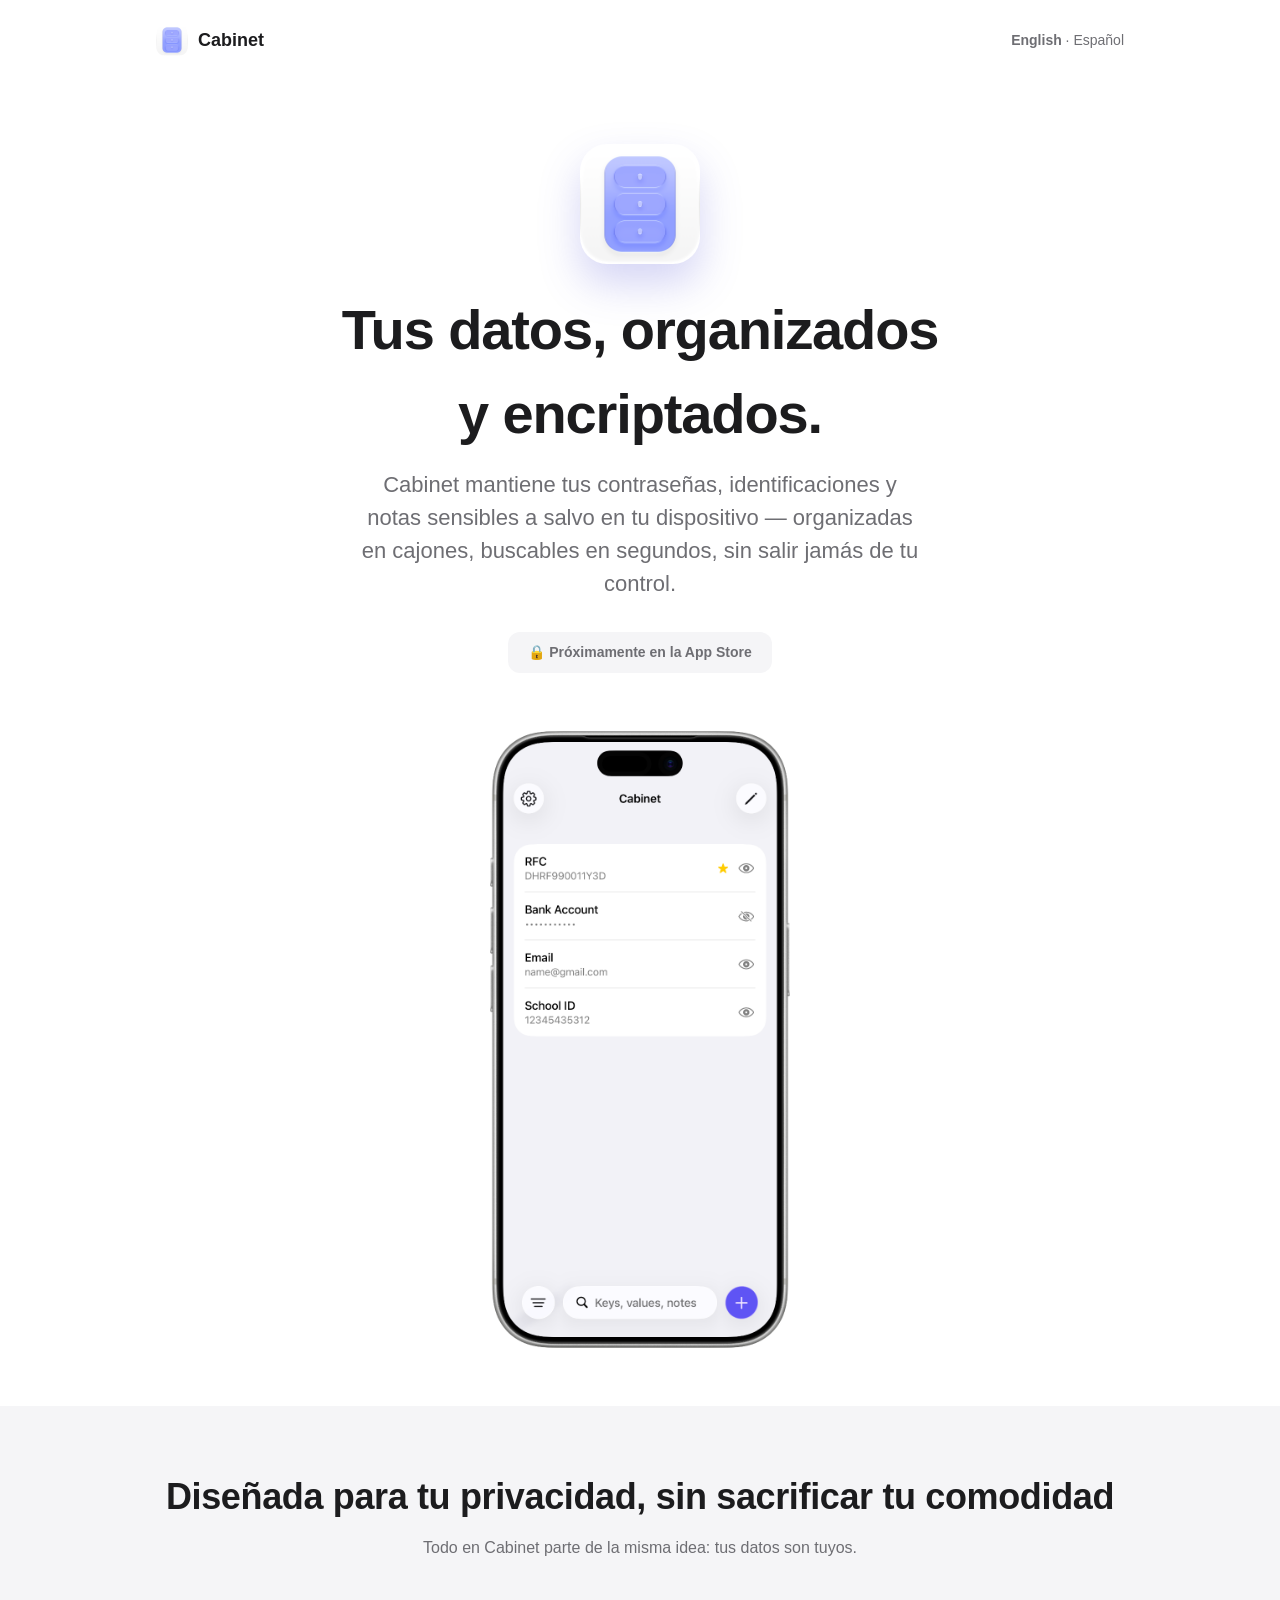
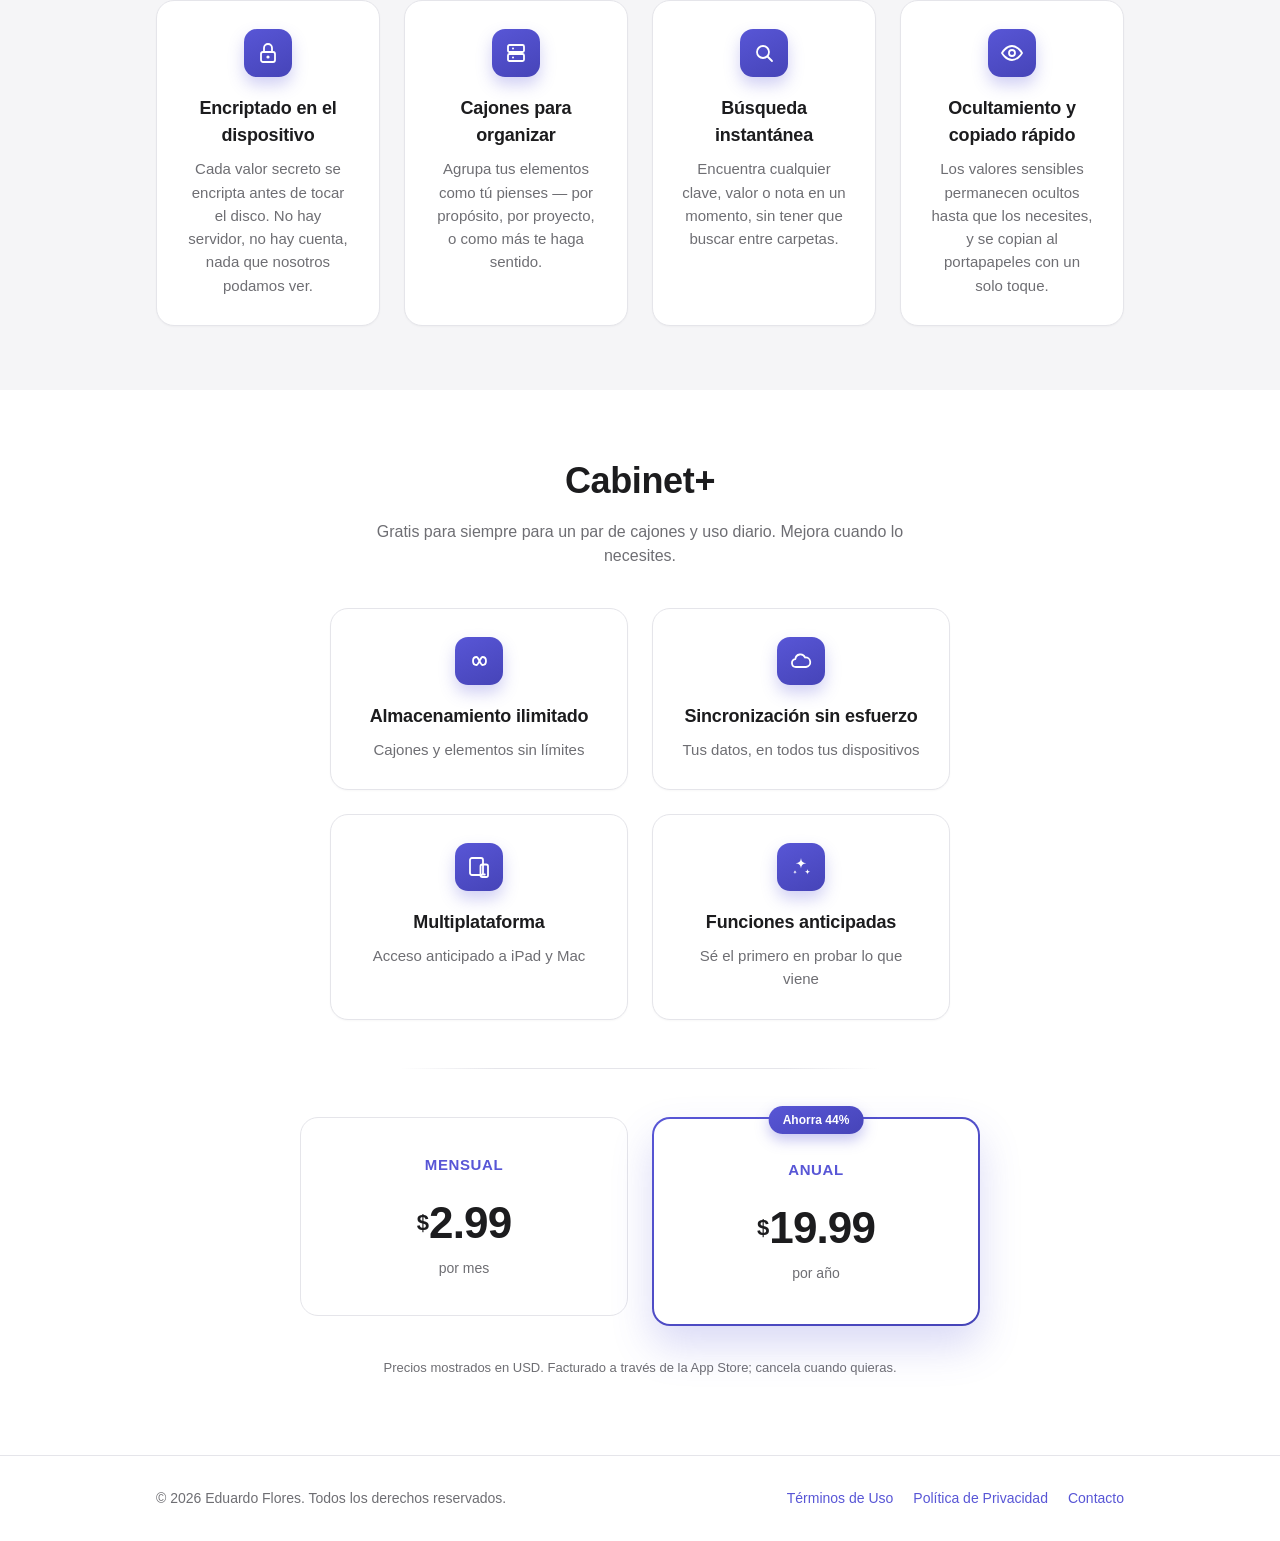
==== es/index.html @ 2d3b3a43 "initial commit" ====
<!doctype html>
<html lang="es">
    <head>
        <meta charset="utf-8" />
        <meta name="viewport" content="width=device-width, initial-scale=1" />
        <title>Cabinet — Tus datos, organizados y encriptados</title>
        <meta
            name="description"
            content="Cabinet es una bóveda encriptada en el dispositivo para iOS. Organiza información sensible en cajones, búscala al instante y mantenla siempre privada."
        />
        <link rel="canonical" href="https://cabinet.edfloreshz.dev/es/" />
        <link
            rel="alternate"
            hreflang="en"
            href="https://cabinet.edfloreshz.dev/"
        />
        <link rel="icon" href="../assets/icon/ios-27/icon-light.png" />
        <link rel="stylesheet" href="../css/style.css" />

        <meta property="og:type" content="website" />
        <meta
            property="og:title"
            content="Cabinet — Tus datos, organizados y encriptados"
        />
        <meta
            property="og:description"
            content="Una bóveda encriptada en el dispositivo para iOS. Organiza información sensible en cajones, búscala al instante y mantenla siempre privada."
        />
        <meta
            property="og:image"
            content="https://cabinet.edfloreshz.dev/assets/icon/ios-27/icon-light.png"
        />
        <meta property="og:url" content="https://cabinet.edfloreshz.dev/es/" />
    </head>
    <body>
        <header class="wrap site-header">
            <a class="brand" href="../index.html">
                <picture>
                    <source
                        srcset="../assets/icon/ios-27/icon-dark.png"
                        media="(prefers-color-scheme: dark)"
                    />
                    <img
                        src="../assets/icon/ios-27/icon-light.png"
                        alt="La app Cabinet mostrando un cajón con elementos guardados"
                    />
                </picture>
                Cabinet
            </a>
            <div class="lang-toggle">
                <a href="../index.html">English</a> ·
                <span class="current">Español</span>
            </div>
        </header>

        <section class="hero">
            <div class="wrap">
                <picture>
                    <source
                        srcset="../assets/icon/ios-27/icon-dark.png"
                        media="(prefers-color-scheme: dark)"
                    />
                    <img
                        class="app-icon"
                        src="../assets/icon/ios-27/icon-light.png"
                        alt="La app Cabinet mostrando un cajón con elementos guardados"
                    />
                </picture>
                <h1>Tus datos, organizados<br />y encriptados.</h1>
                <p class="tagline">
                    Cabinet mantiene tus contraseñas, identificaciones y notas
                    sensibles a salvo en tu dispositivo — organizadas en
                    cajones, buscables en segundos, sin salir jamás de tu
                    control.
                </p>
                <span class="badge-store">🔒 Próximamente en la App Store</span>

                <div class="screenshots">
                    <picture>
                        <source
                            srcset="../assets/screenshots/screenshot-dark.png"
                            media="(prefers-color-scheme: dark)"
                        />
                        <img
                            src="../assets/screenshots/screenshot-light.png"
                            alt="La app Cabinet mostrando un cajón con elementos guardados"
                        />
                    </picture>
                </div>
            </div>
        </section>

        <section class="subtle">
            <div class="wrap">
                <h2>
                    Diseñada para tu privacidad, sin sacrificar tu comodidad
                </h2>
                <p class="section-intro">
                    Todo en Cabinet parte de la misma idea: tus datos son tuyos.
                </p>

                <div class="grid">
                    <div class="card">
                        <div class="icon">
                            <svg
                                viewBox="0 0 24 24"
                                fill="none"
                                xmlns="http://www.w3.org/2000/svg"
                            >
                                <rect
                                    x="5"
                                    y="11"
                                    width="14"
                                    height="10"
                                    rx="2"
                                    stroke="currentColor"
                                    stroke-width="1.8"
                                />
                                <path
                                    d="M8 11V7a4 4 0 0 1 8 0v4"
                                    stroke="currentColor"
                                    stroke-width="1.8"
                                    stroke-linecap="round"
                                />
                                <circle
                                    cx="12"
                                    cy="16"
                                    r="1.6"
                                    fill="currentColor"
                                />
                            </svg>
                        </div>
                        <h3>Encriptado en el dispositivo</h3>
                        <p>
                            Cada valor secreto se encripta antes de tocar el
                            disco. No hay servidor, no hay cuenta, nada que
                            nosotros podamos ver.
                        </p>
                    </div>
                    <div class="card">
                        <div class="icon">
                            <svg
                                viewBox="0 0 24 24"
                                fill="none"
                                xmlns="http://www.w3.org/2000/svg"
                            >
                                <rect
                                    x="4"
                                    y="4"
                                    width="16"
                                    height="7"
                                    rx="1.5"
                                    stroke="currentColor"
                                    stroke-width="1.8"
                                />
                                <rect
                                    x="4"
                                    y="13"
                                    width="16"
                                    height="7"
                                    rx="1.5"
                                    stroke="currentColor"
                                    stroke-width="1.8"
                                />
                                <circle
                                    cx="9"
                                    cy="7.5"
                                    r="1"
                                    fill="currentColor"
                                />
                                <circle
                                    cx="9"
                                    cy="16.5"
                                    r="1"
                                    fill="currentColor"
                                />
                            </svg>
                        </div>
                        <h3>Cajones para organizar</h3>
                        <p>
                            Agrupa tus elementos como tú pienses — por
                            propósito, por proyecto, o como más te haga sentido.
                        </p>
                    </div>
                    <div class="card">
                        <div class="icon">
                            <svg
                                viewBox="0 0 24 24"
                                fill="none"
                                xmlns="http://www.w3.org/2000/svg"
                            >
                                <circle
                                    cx="11"
                                    cy="11"
                                    r="6"
                                    stroke="currentColor"
                                    stroke-width="1.8"
                                />
                                <path
                                    d="M20 20l-4.5-4.5"
                                    stroke="currentColor"
                                    stroke-width="1.8"
                                    stroke-linecap="round"
                                />
                            </svg>
                        </div>
                        <h3>Búsqueda instantánea</h3>
                        <p>
                            Encuentra cualquier clave, valor o nota en un
                            momento, sin tener que buscar entre carpetas.
                        </p>
                    </div>
                    <div class="card">
                        <div class="icon">
                            <svg
                                viewBox="0 0 24 24"
                                fill="none"
                                xmlns="http://www.w3.org/2000/svg"
                            >
                                <path
                                    d="M2 12s3.8-7 10-7 10 7 10 7-3.8 7-10 7-10-7-10-7Z"
                                    stroke="currentColor"
                                    stroke-width="1.8"
                                    stroke-linejoin="round"
                                />
                                <circle
                                    cx="12"
                                    cy="12"
                                    r="3"
                                    stroke="currentColor"
                                    stroke-width="1.8"
                                />
                            </svg>
                        </div>
                        <h3>Ocultamiento y copiado rápido</h3>
                        <p>
                            Los valores sensibles permanecen ocultos hasta que
                            los necesites, y se copian al portapapeles con un
                            solo toque.
                        </p>
                    </div>
                </div>
            </div>
        </section>

        <section id="cabinet-plus">
            <div class="wrap">
                <h2>Cabinet+</h2>
                <p class="section-intro">
                    Gratis para siempre para un par de cajones y uso diario.
                    Mejora cuando lo necesites.
                </p>

                <div
                    class="grid grid-2col"
                    style="max-width: 620px; margin: 0 auto 48px"
                >
                    <div class="card">
                        <div class="icon">
                            <svg
                                viewBox="0 0 24 24"
                                fill="none"
                                xmlns="http://www.w3.org/2000/svg"
                            >
                                <path
                                    d="M9.5 8c-1.5 0 -3.5 1 -3.5 4s2 4 3.5 4c2 0 4 -8 6 -8c1.5 0 3.5 1 3.5 4s-2 4 -3.5 4c-2 0 -4 -8 -6 -8z"
                                    stroke="currentColor"
                                    stroke-width="1.8"
                                    stroke-linecap="round"
                                    stroke-linejoin="round"
                                />
                            </svg>
                        </div>
                        <h3>Almacenamiento ilimitado</h3>
                        <p>Cajones y elementos sin límites</p>
                    </div>
                    <div class="card">
                        <div class="icon">
                            <svg
                                viewBox="0 0 24 24"
                                fill="none"
                                xmlns="http://www.w3.org/2000/svg"
                            >
                                <path
                                    d="M7 18a4 4 0 0 1-.6-7.96A5 5 0 0 1 16 8.5a4.5 4.5 0 0 1 1 9.5H7Z"
                                    stroke="currentColor"
                                    stroke-width="1.8"
                                    stroke-linejoin="round"
                                />
                            </svg>
                        </div>
                        <h3>Sincronización sin esfuerzo</h3>
                        <p>Tus datos, en todos tus dispositivos</p>
                    </div>
                    <div class="card">
                        <div class="icon">
                            <svg
                                viewBox="0 0 24 24"
                                fill="none"
                                xmlns="http://www.w3.org/2000/svg"
                            >
                                <rect
                                    x="3"
                                    y="3"
                                    width="13"
                                    height="17"
                                    rx="2"
                                    stroke="currentColor"
                                    stroke-width="1.8"
                                />
                                <rect
                                    x="13.5"
                                    y="9.5"
                                    width="7.5"
                                    height="12.5"
                                    rx="1.8"
                                    stroke="currentColor"
                                    stroke-width="1.8"
                                />
                                <path
                                    d="M16.7 19.5h1.1"
                                    stroke="currentColor"
                                    stroke-width="1.8"
                                    stroke-linecap="round"
                                />
                            </svg>
                        </div>
                        <h3>Multiplataforma</h3>
                        <p>Acceso anticipado a iPad y Mac</p>
                    </div>
                    <div class="card">
                        <div class="icon">
                            <svg
                                viewBox="0 0 24 24"
                                fill="currentColor"
                                xmlns="http://www.w3.org/2000/svg"
                            >
                                <path
                                    d="M12 3c.5 3.6 1.7 4.8 5.3 5.3-3.6.5-4.8 1.7-5.3 5.3-.5-3.6-1.7-4.8-5.3-5.3C10.3 7.8 11.5 6.6 12 3Z"
                                />
                                <path
                                    d="M18.5 14c.3 1.9.9 2.5 2.8 2.8-1.9.3-2.5.9-2.8 2.8-.3-1.9-.9-2.5-2.8-2.8 1.9-.3 2.5-.9 2.8-2.8Z"
                                />
                                <path
                                    d="M6 15c.2 1.4.7 1.9 2.1 2.1-1.4.2-1.9.7-2.1 2.1-.2-1.4-.7-1.9-2.1-2.1C5.3 16.9 5.8 16.4 6 15Z"
                                />
                            </svg>
                        </div>
                        <h3>Funciones anticipadas</h3>
                        <p>Sé el primero en probar lo que viene</p>
                    </div>
                </div>

                <hr class="divider" />

                <div class="pricing-grid">
                    <div class="price-card">
                        <div class="plan-name">Mensual</div>
                        <div class="amount">
                            <span class="currency">$</span>2.99
                        </div>
                        <div class="period">por mes</div>
                    </div>
                    <div class="price-card featured">
                        <span class="save">Ahorra 44%</span>
                        <div class="plan-name">Anual</div>
                        <div class="amount">
                            <span class="currency">$</span>19.99
                        </div>
                        <div class="period">por año</div>
                    </div>
                </div>
                <p class="pricing-note">
                    Precios mostrados en USD. Facturado a través de la App
                    Store; cancela cuando quieras.
                </p>
            </div>
        </section>

        <footer class="site-footer">
            <div class="wrap">
                <span
                    >© 2026 Eduardo Flores. Todos los derechos reservados.</span
                >
                <nav>
                    <a href="legal/terms/index.html">Términos de Uso</a>
                    <a href="legal/privacy/index.html"
                        >Política de Privacidad</a
                    >
                    <a href="mailto:edfloreshz@gmail.com">Contacto</a>
                </nav>
            </div>
        </footer>
    </body>
</html>
---- css/style.css ----
:root {
    --indigo: #5856d6;
    --indigo-dark: #4644b8;
    --ink: #1c1c1e;
    --ink-secondary: #6e6e73;
    --bg: #ffffff;
    --bg-subtle: #f5f5f7;
    --border: #e5e5ea;
    --radius: 18px;
    --max-width: 1080px;
}

@media (prefers-color-scheme: dark) {
    :root {
        --indigo: #7a79e8;
        --indigo-dark: #9391ff;
        --ink: #f2f2f7;
        --ink-secondary: #9a9aa2;
        --bg: #1c1c1e;
        --bg-subtle: #242426;
        --border: #38383a;
    }

    .badge-store {
        background: var(--bg-subtle);
    }

    .price-card .save {
        background: rgba(122, 121, 232, 0.18);
    }

    .hero img.app-icon {
        box-shadow: 0 20px 40px rgba(0, 0, 0, 0.4);
    }

    .card .icon {
        box-shadow: 0 8px 16px rgba(0, 0, 0, 0.35);
    }

    .card:hover {
        box-shadow: 0 16px 32px rgba(0, 0, 0, 0.3);
    }
}

* {
    box-sizing: border-box;
}

html {
    scroll-behavior: smooth;
}

body {
    margin: 0;
    font-family:
        -apple-system, BlinkMacSystemFont, "Segoe UI", Roboto, sans-serif;
    color: var(--ink);
    background: var(--bg);
    line-height: 1.5;
    -webkit-font-smoothing: antialiased;
    overflow-x: hidden;
}

a {
    color: var(--indigo);
    text-decoration: none;
}

a:hover {
    text-decoration: underline;
}

img {
    display: block;
}

.wrap {
    max-width: var(--max-width);
    margin: 0 auto;
    padding: 0 clamp(24px, 5vw, 56px);
}

/* Site header, shared across all pages */

.site-header {
    display: flex;
    align-items: center;
    justify-content: space-between;
    padding-top: 24px;
}

.brand {
    display: flex;
    align-items: center;
    gap: 10px;
    font-weight: 700;
    font-size: 18px;
    color: var(--ink);
}

.brand img {
    width: 32px;
    height: 32px;
    border-radius: 8px;
}

.brand:hover {
    text-decoration: none;
}

.lang-toggle {
    font-size: 14px;
    color: var(--ink-secondary);
}

.lang-toggle a {
    color: var(--ink-secondary);
    font-weight: 600;
}

.lang-toggle a.current {
    color: var(--indigo);
}

/* Hero */

.hero {
    text-align: center;
    padding: 88px 0 48px;
}

.hero img.app-icon {
    width: 120px;
    height: 120px;
    border-radius: 27px;
    margin: 0 auto 24px;
    box-shadow: 0 20px 40px rgba(88, 86, 214, 0.25);
}

.hero h1 {
    font-size: clamp(32px, 6vw, 56px);
    margin: 0 0 12px;
    letter-spacing: -0.02em;
}

.hero p.tagline {
    font-size: clamp(17px, 2.5vw, 22px);
    color: var(--ink-secondary);
    max-width: 560px;
    margin: 0 auto 32px;
}

.badge-store {
    display: inline-flex;
    align-items: center;
    gap: 8px;
    padding: 10px 20px;
    border-radius: 12px;
    background: var(--bg-subtle);
    color: var(--ink-secondary);
    font-size: 14px;
    font-weight: 600;
    cursor: default;
}

.screenshots {
    display: flex;
    justify-content: center;
    gap: 24px;
    margin-top: 48px;
    flex-wrap: wrap;
}

.screenshots img {
    width: 320px;
    max-width: 100%;
    height: auto;
    border-radius: 12px;
}

.screenshots picture {
    width: 320px;
    max-width: 100%;
}

@media (max-width: 640px) {
    .screenshots {
        margin-left: calc(-1 * clamp(24px, 5vw, 56px));
        margin-right: calc(-1 * clamp(24px, 5vw, 56px));
    }

    .screenshots img,
    .screenshots picture {
        max-width: none;
        width: 100vw;
    }

    .screenshots img {
        border-radius: 0;
    }
}

/* Sections */

section {
    padding: 64px 0;
}

section.subtle {
    background: var(--bg-subtle);
}

h2 {
    font-size: clamp(26px, 4vw, 36px);
    text-align: center;
    margin: 0 0 12px;
    letter-spacing: -0.01em;
}

.section-intro {
    text-align: center;
    color: var(--ink-secondary);
    max-width: 560px;
    margin: 0 auto 40px;
}

.grid {
    display: grid;
    grid-template-columns: repeat(auto-fit, minmax(220px, 1fr));
    gap: 24px;
}

.grid-2col {
    grid-template-columns: repeat(2, 1fr);
}

@media (max-width: 560px) {
    .grid-2col {
        grid-template-columns: 1fr;
    }
}

.card {
    background: var(--bg);
    border: 1px solid var(--border);
    border-radius: var(--radius);
    padding: 28px;
    text-align: center;
    display: flex;
    flex-direction: column;
    align-items: center;
    box-shadow: 0 1px 2px rgba(0, 0, 0, 0.03);
    transition:
        transform 0.2s ease,
        box-shadow 0.2s ease,
        border-color 0.2s ease;
}

.card:hover {
    transform: translateY(-3px);
    border-color: rgba(88, 86, 214, 0.35);
    box-shadow: 0 16px 32px rgba(88, 86, 214, 0.12);
}

.card .icon {
    width: 48px;
    height: 48px;
    border-radius: 13px;
    background: linear-gradient(155deg, var(--indigo), var(--indigo-dark));
    color: #fff;
    display: flex;
    align-items: center;
    justify-content: center;
    margin-bottom: 18px;
    box-shadow: 0 8px 16px rgba(88, 86, 214, 0.28);
}

.card .icon svg {
    width: 24px;
    height: 24px;
}

.card h3 {
    margin: 0 0 8px;
    font-size: 18px;
    letter-spacing: -0.01em;
}

.card p {
    margin: 0;
    color: var(--ink-secondary);
    font-size: 15px;
    line-height: 1.55;
}

/* Cabinet+ pricing */

.divider {
    border: none;
    height: 1px;
    max-width: 480px;
    margin: 48px auto;
    background: linear-gradient(
        90deg,
        transparent,
        var(--border) 20%,
        var(--border) 80%,
        transparent
    );
}

.pricing-note {
    text-align: center;
    color: var(--ink-secondary);
    font-size: 13px;
    margin-top: 32px;
}

.pricing-grid {
    display: grid;
    grid-template-columns: repeat(auto-fit, minmax(240px, 1fr));
    gap: 24px;
    max-width: 680px;
    margin: 0 auto;
    align-items: start;
}

.price-card {
    background: var(--bg);
    border: 1px solid var(--border);
    border-radius: var(--radius);
    padding: 36px 24px;
    text-align: center;
    display: flex;
    flex-direction: column;
    align-items: center;
    transition:
        transform 0.2s ease,
        box-shadow 0.2s ease,
        border-color 0.2s ease;
}

.price-card:hover {
    transform: translateY(-4px);
    border-color: rgba(88, 86, 214, 0.35);
    box-shadow: 0 16px 32px rgba(88, 86, 214, 0.1);
}

.price-card.featured {
    position: relative;
    padding: 40px 24px;
    background:
        linear-gradient(var(--bg), var(--bg)) padding-box,
        linear-gradient(155deg, var(--indigo), var(--indigo-dark)) border-box;
    border: 2px solid transparent;
    box-shadow: 0 20px 40px rgba(88, 86, 214, 0.22);
}

.price-card.featured:hover {
    transform: translateY(-6px);
    box-shadow: 0 24px 48px rgba(88, 86, 214, 0.3);
}

.price-card .plan-name {
    font-weight: 700;
    font-size: 15px;
    color: var(--indigo);
    text-transform: uppercase;
    letter-spacing: 0.04em;
}

.price-card .amount {
    font-size: 44px;
    font-weight: 800;
    margin: 14px 0 2px;
    letter-spacing: -0.02em;
}

.price-card .amount .currency {
    font-size: 22px;
    font-weight: 700;
    vertical-align: 8px;
    margin-right: 1px;
}

.price-card .period {
    color: var(--ink-secondary);
    font-size: 14px;
}

.price-card .equivalent {
    margin-top: 14px;
    padding-top: 14px;
    border-top: 1px solid var(--border);
    width: 100%;
    color: var(--indigo-dark);
    font-size: 13px;
    font-weight: 600;
}

.price-card .save {
    position: absolute;
    top: -13px;
    left: 50%;
    transform: translateX(-50%);
    display: inline-block;
    white-space: nowrap;
    background: linear-gradient(155deg, var(--indigo), var(--indigo-dark));
    color: #fff;
    font-size: 12px;
    font-weight: 700;
    padding: 5px 14px;
    border-radius: 999px;
    box-shadow: 0 6px 14px rgba(88, 86, 214, 0.35);
}

/* Footer */

.site-footer {
    border-top: 1px solid var(--border);
    padding: 32px 0;
    color: var(--ink-secondary);
    font-size: 14px;
}

.site-footer .wrap {
    display: flex;
    flex-wrap: wrap;
    gap: 16px;
    align-items: center;
    justify-content: space-between;
}

.site-footer nav {
    display: flex;
    gap: 20px;
    flex-wrap: wrap;
}

/* Legal pages */

.legal-content {
    padding: 40px 0 80px;
}

.legal-content h1 {
    font-size: 32px;
    margin-bottom: 4px;
}

.legal-content .updated {
    color: var(--ink-secondary);
    font-size: 14px;
    margin-bottom: 40px;
}

.legal-content h2 {
    text-align: left;
    font-size: 20px;
    margin-top: 40px;
    margin-bottom: 12px;
}

.legal-content p,
.legal-content li {
    color: var(--ink);
    font-size: 15px;
}

.legal-content ul {
    padding-left: 20px;
}

.back-link {
    display: inline-block;
    margin-bottom: 24px;
    font-size: 14px;
    font-weight: 600;
}
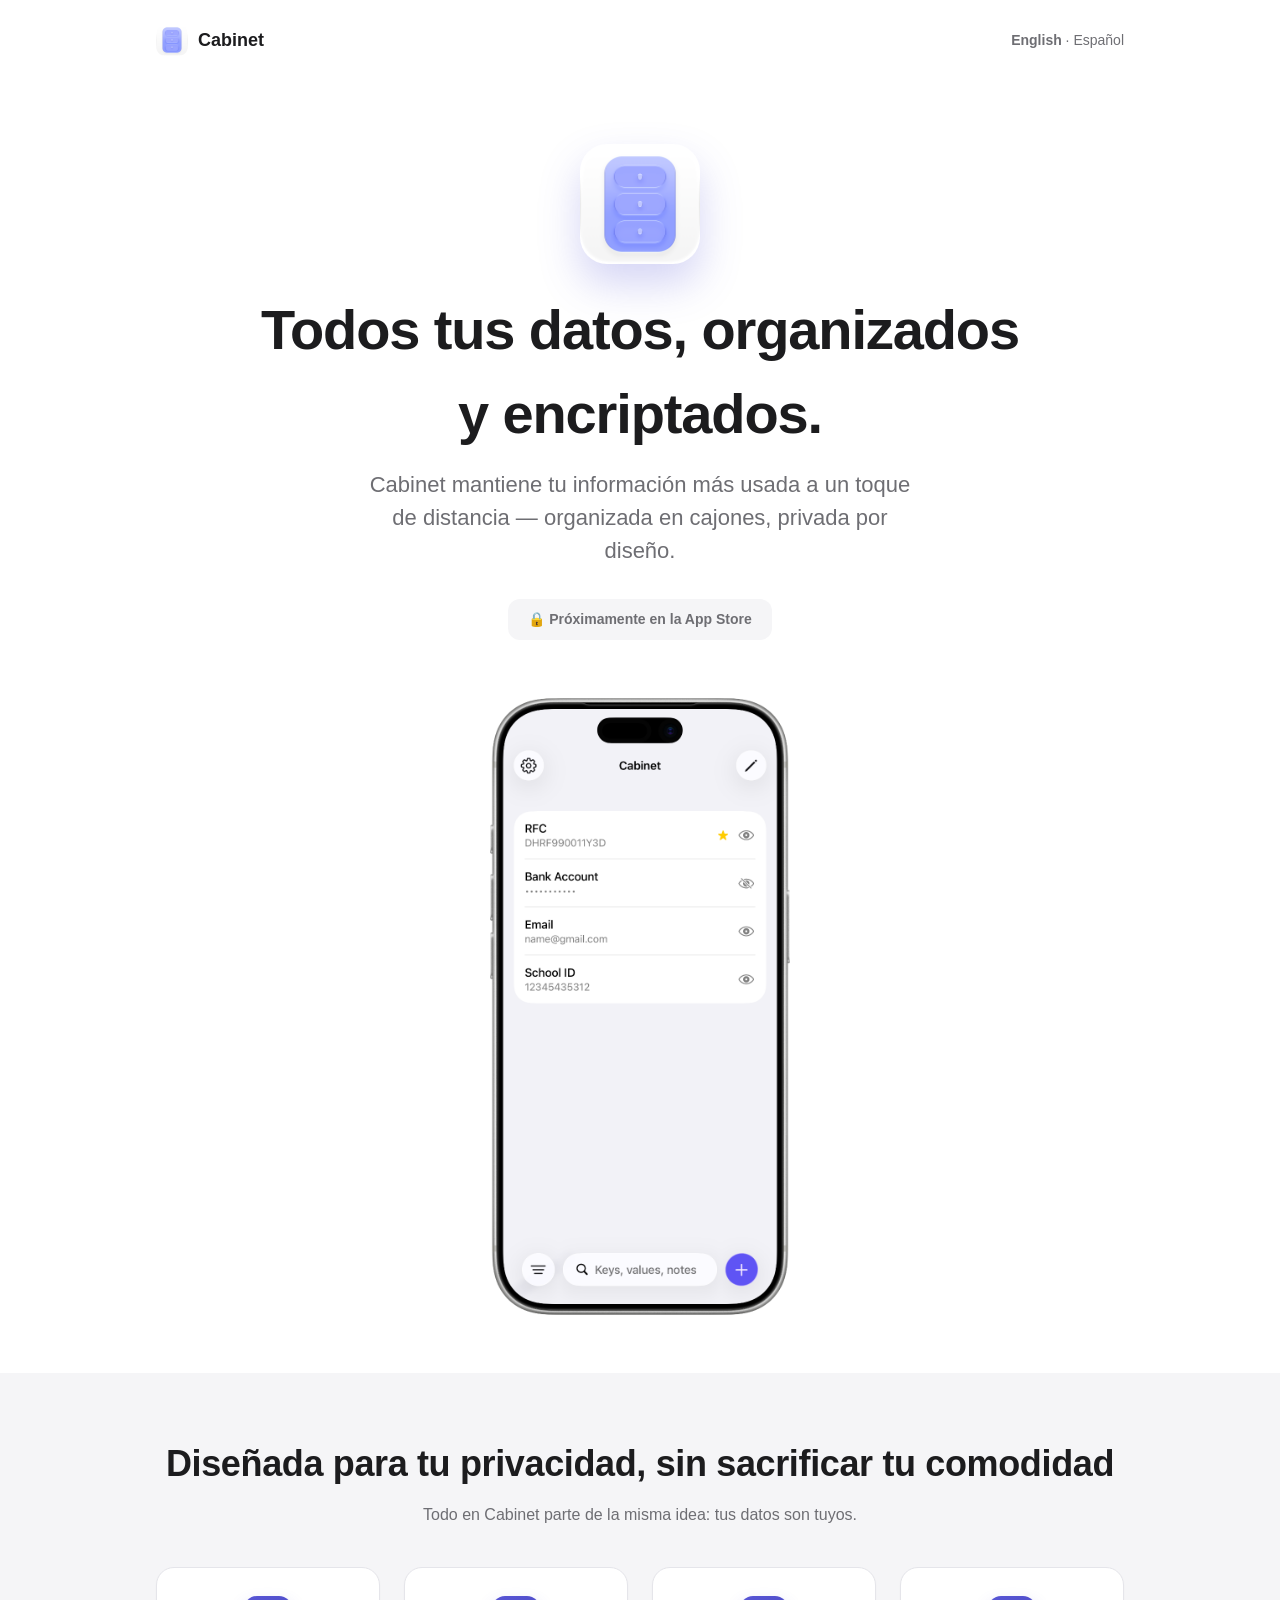
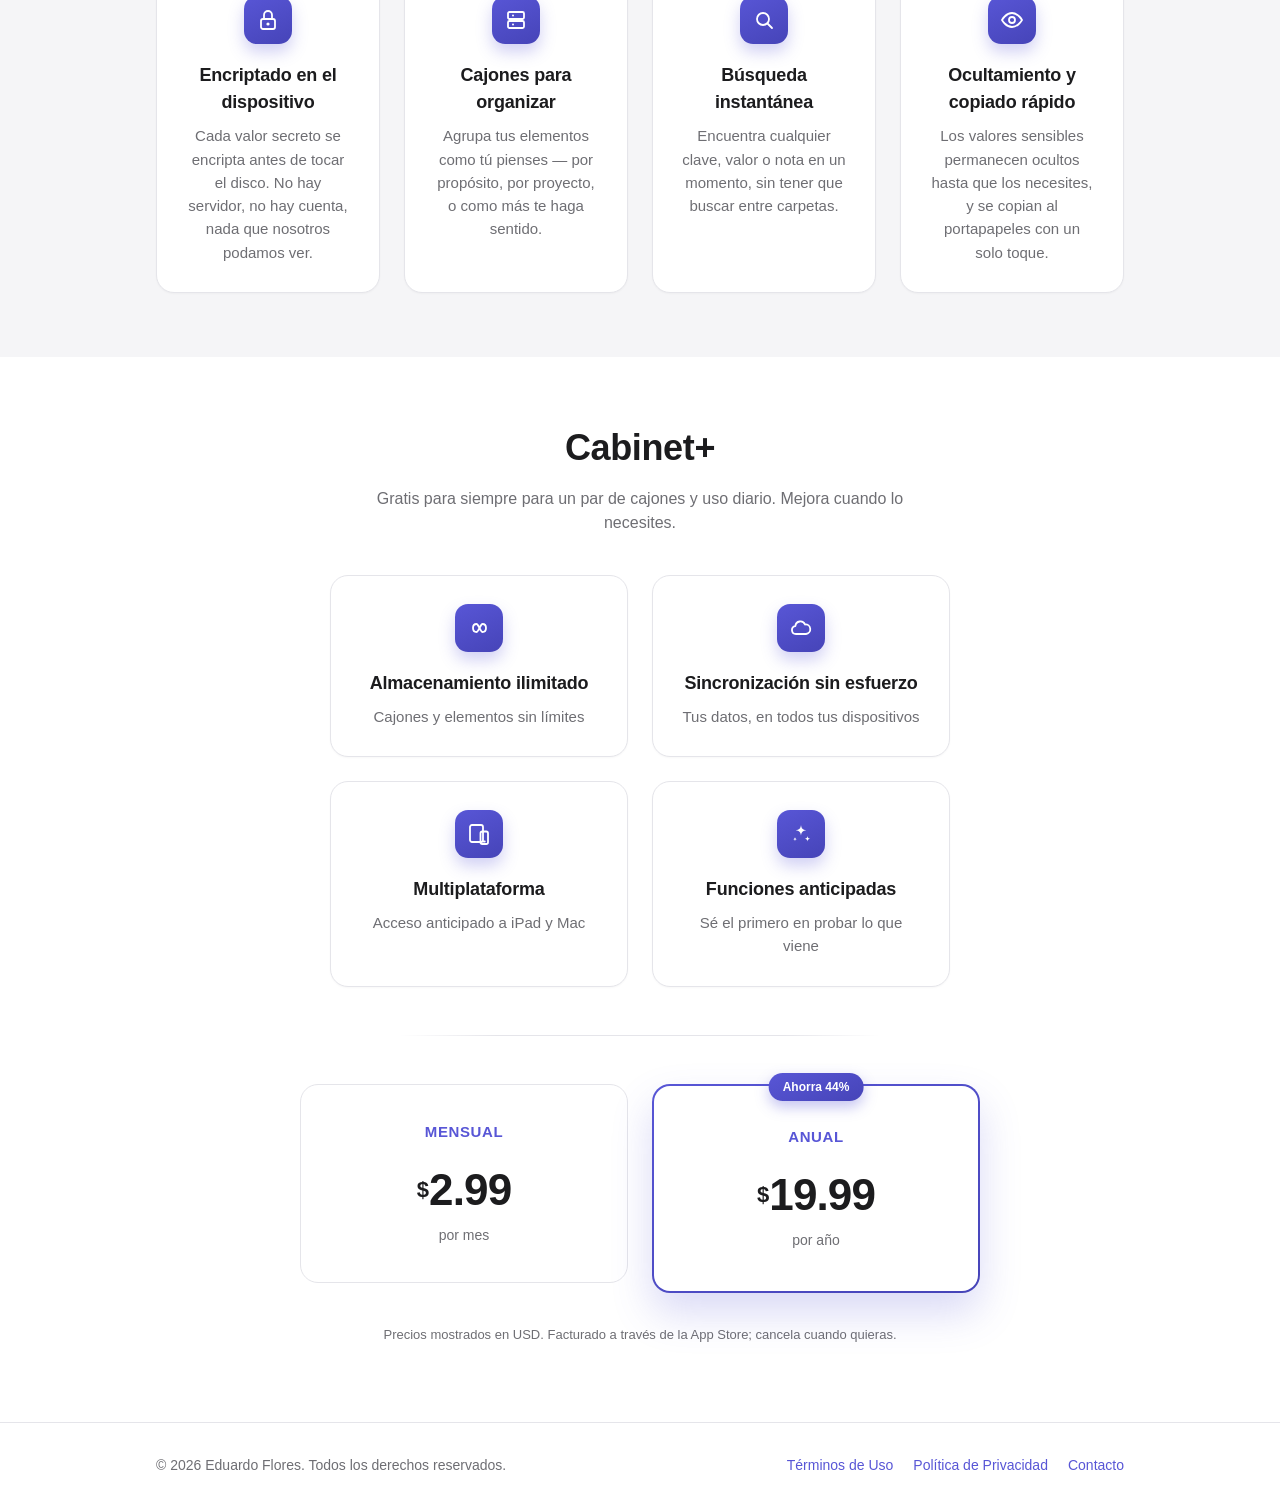
==== commit e2501fdc: "chore: update slogan" ====
--- a/es/index.html
+++ b/es/index.html
@@ -3,7 +3,7 @@
     <head>
         <meta charset="utf-8" />
         <meta name="viewport" content="width=device-width, initial-scale=1" />
-        <title>Cabinet — Tus datos, organizados y encriptados</title>
+        <title>Cabinet — Todos tus datos, organizados y encriptados</title>
         <meta
             name="description"
             content="Cabinet es una bóveda encriptada en el dispositivo para iOS. Organiza información sensible en cajones, búscala al instante y mantenla siempre privada."
@@ -20,7 +20,7 @@
         <meta property="og:type" content="website" />
         <meta
             property="og:title"
-            content="Cabinet — Tus datos, organizados y encriptados"
+            content="Cabinet — Todos tus datos, organizados y encriptados"
         />
         <meta
             property="og:description"
@@ -66,12 +66,10 @@
                         alt="La app Cabinet mostrando un cajón con elementos guardados"
                     />
                 </picture>
-                <h1>Tus datos, organizados<br />y encriptados.</h1>
+                <h1>Todos tus datos, organizados<br />y encriptados.</h1>
                 <p class="tagline">
-                    Cabinet mantiene tus contraseñas, identificaciones y notas
-                    sensibles a salvo en tu dispositivo — organizadas en
-                    cajones, buscables en segundos, sin salir jamás de tu
-                    control.
+                    Cabinet mantiene tu información más usada a un toque de
+                    distancia — organizada en cajones, privada por diseño.
                 </p>
                 <span class="badge-store">🔒 Próximamente en la App Store</span>
 
